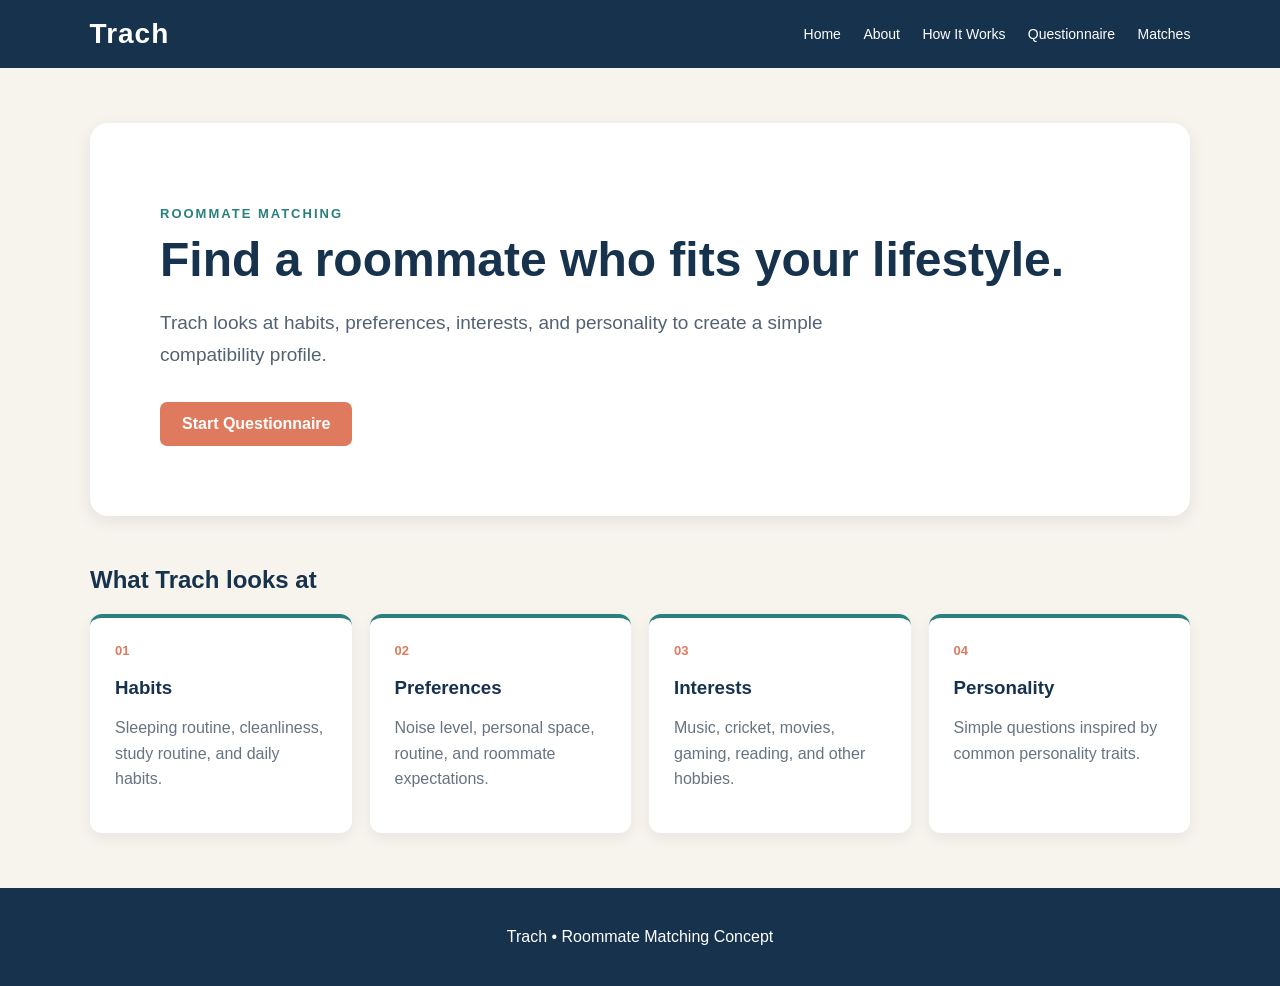
==== 01-home/index.html @ 49b890ad "added home, about and how it works folder" ====
<!DOCTYPE html>
<html>
<head>
    <meta charset="UTF-8">
    <meta name="viewport" content="width=device-width, initial-scale=1.0">
    <title>Trach - Roommate Matching</title>
    <link rel="stylesheet" href="style.css">
</head>
<body>
<header>
    <nav>
        <div class="logo">Trach</div>
        <div class="nav-links">
            <a href="../01-home/index.html">Home</a>
            <a href="../02-about/about.html">About</a>
            <a href="../03-how-it-works/how-it-works.html">How It Works</a>
            <a href="../04-questionnaire/questionnaire.html">Questionnaire</a>
            <a href="../06-matches/matches.html">Matches</a>
        </div>
    </nav>
</header>

<main class="container">
    <section class="hero">
        <div class="hero-text">
            <p class="eyebrow">ROOMMATE MATCHING</p>
            <h1>Find a roommate who fits your lifestyle.</h1>
            <p class="intro">
                Trach looks at habits, preferences, interests, and personality
                to create a simple compatibility profile.
            </p>
            <a class="button" href="../04-questionnaire/questionnaire.html">Start Questionnaire</a>
        </div>
    </section>

    <section>
        <h2>What Trach looks at</h2>

        <div class="card-row">
            <div class="card">
                <div class="number">01</div>
                <h3>Habits</h3>
                <p>Sleeping routine, cleanliness, study routine, and daily habits.</p>
            </div>

            <div class="card">
                <div class="number">02</div>
                <h3>Preferences</h3>
                <p>Noise level, personal space, routine, and roommate expectations.</p>
            </div>

            <div class="card">
                <div class="number">03</div>
                <h3>Interests</h3>
                <p>Music, cricket, movies, gaming, reading, and other hobbies.</p>
            </div>

            <div class="card">
                <div class="number">04</div>
                <h3>Personality</h3>
                <p>Simple questions inspired by common personality traits.</p>
            </div>
        </div>
    </section>
</main>

<footer>
    <p>Trach &bull; Roommate Matching Concept</p>
</footer>
</body>
</html>
---- 01-home/style.css ----
body { margin: 0; font-family: Arial, sans-serif; background: #F7F3ED; color: #17324D; }
header { background: #17324D; color: white; padding: 18px 7%; }
nav { display: flex; justify-content: space-between; align-items: center; }
.logo { font-size: 28px; font-weight: bold; letter-spacing: 1px; }
.nav-links a { color: white; text-decoration: none; margin-left: 18px; font-size: 14px; }
.nav-links a:hover { color: #E6B65C; }
.container { width: 86%; max-width: 1100px; margin: 0 auto; padding: 55px 0; }
.hero { background: #FFFFFF; border-radius: 18px; padding: 70px; margin-bottom: 50px; box-shadow: 0 5px 18px #17324D14; }
.eyebrow { color: #2A7F7F; font-weight: bold; letter-spacing: 2px; font-size: 13px; }
h1 { font-size: 48px; line-height: 1.1; margin: 12px 0 20px; }
h2 { margin-top: 0; color: #17324D; }
.intro { font-size: 19px; line-height: 1.7; max-width: 700px; color: #536272; }
.button { display: inline-block; margin-top: 12px; padding: 13px 22px; background: #E07A5F; color: white; text-decoration: none; border-radius: 7px; font-weight: bold; }
.button:hover { background: #c86249; }
.card-row { display: flex; gap: 18px; flex-wrap: wrap; }
.card { flex: 1; min-width: 210px; background: white; padding: 25px; border-radius: 12px; box-shadow: 0 5px 15px #17324D10; border-top: 4px solid #2A7F7F; }
.number { color: #E07A5F; font-weight: bold; font-size: 13px; }
.card h3 { margin-bottom: 8px; }
.card p { color: #667482; line-height: 1.6; }
footer { background: #17324D; color: white; text-align: center; padding: 24px; }
@media (max-width: 700px) { nav { display: block; } .nav-links a { display: inline-block; margin: 12px 10px 0 0; } .hero { padding: 40px 25px; } h1 { font-size: 36px; } }
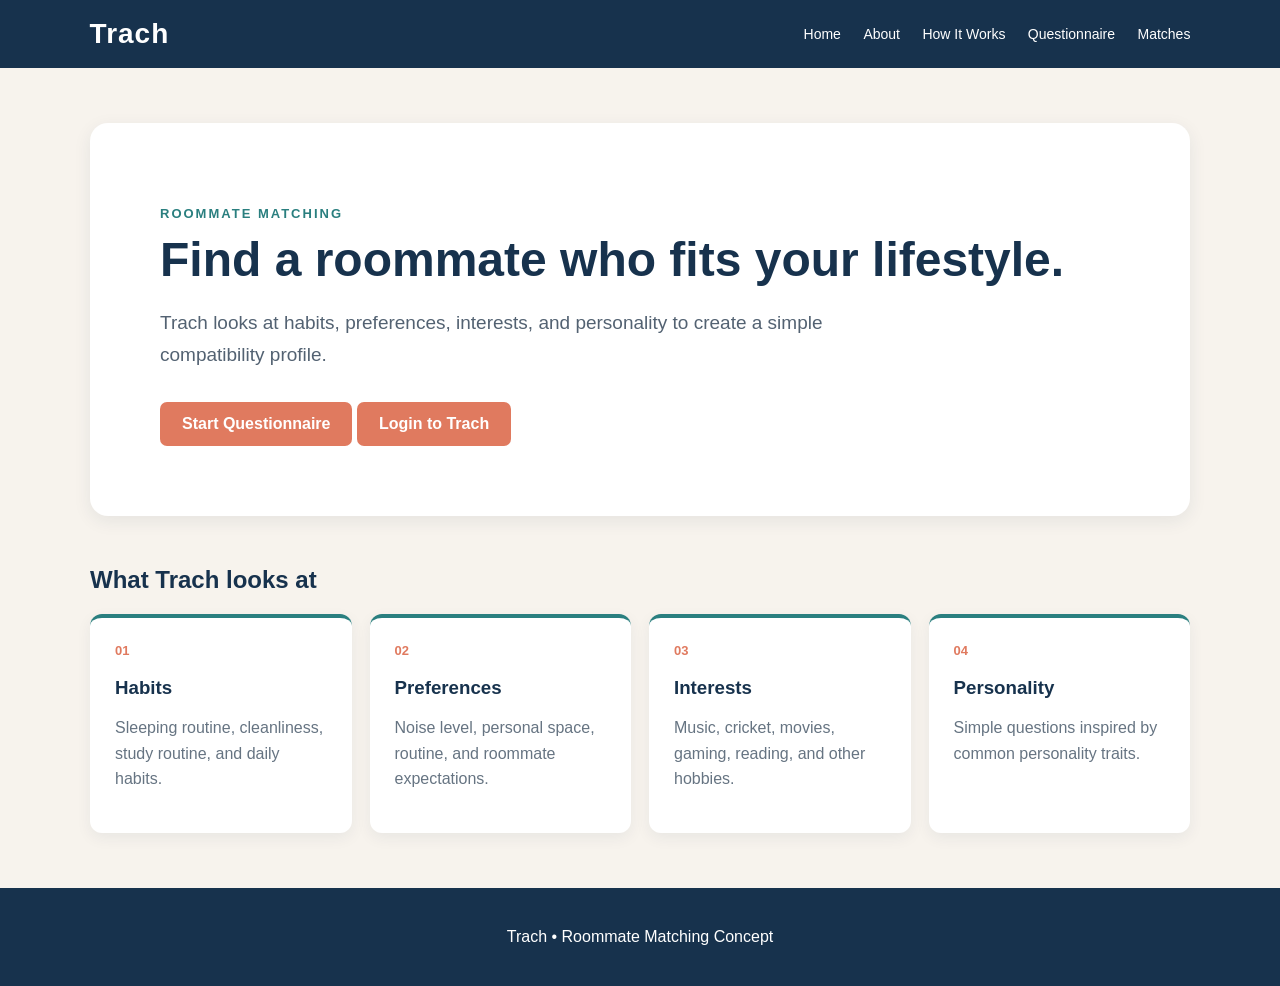
==== commit 0d3046e9: "Made UI changes" ====
--- a/01-home/index.html
+++ b/01-home/index.html
@@ -30,6 +30,7 @@
                 to create a simple compatibility profile.
             </p>
             <a class="button" href="../04-questionnaire/questionnaire.html">Start Questionnaire</a>
+            <a class="button" id="login-cta" href="../09-login/login.html">Login to Trach</a>
         </div>
     </section>
 
@@ -67,5 +68,6 @@
 <footer>
     <p>Trach &bull; Roommate Matching Concept</p>
 </footer>
+<script src="../shared/auth.js" defer></script>
 </body>
 </html>
--- a/01-home/style.css
+++ b/01-home/style.css
@@ -1,5 +1,5 @@
 body { margin: 0; font-family: Arial, sans-serif; background: #F7F3ED; color: #17324D; }
-header { background: #17324D; color: white; padding: 18px 7%; }
+header { position: sticky; top: 0; z-index: 10; background: #17324D; color: white; padding: 18px 7%; }
 nav { display: flex; justify-content: space-between; align-items: center; }
 .logo { font-size: 28px; font-weight: bold; letter-spacing: 1px; }
 .nav-links a { color: white; text-decoration: none; margin-left: 18px; font-size: 14px; }
